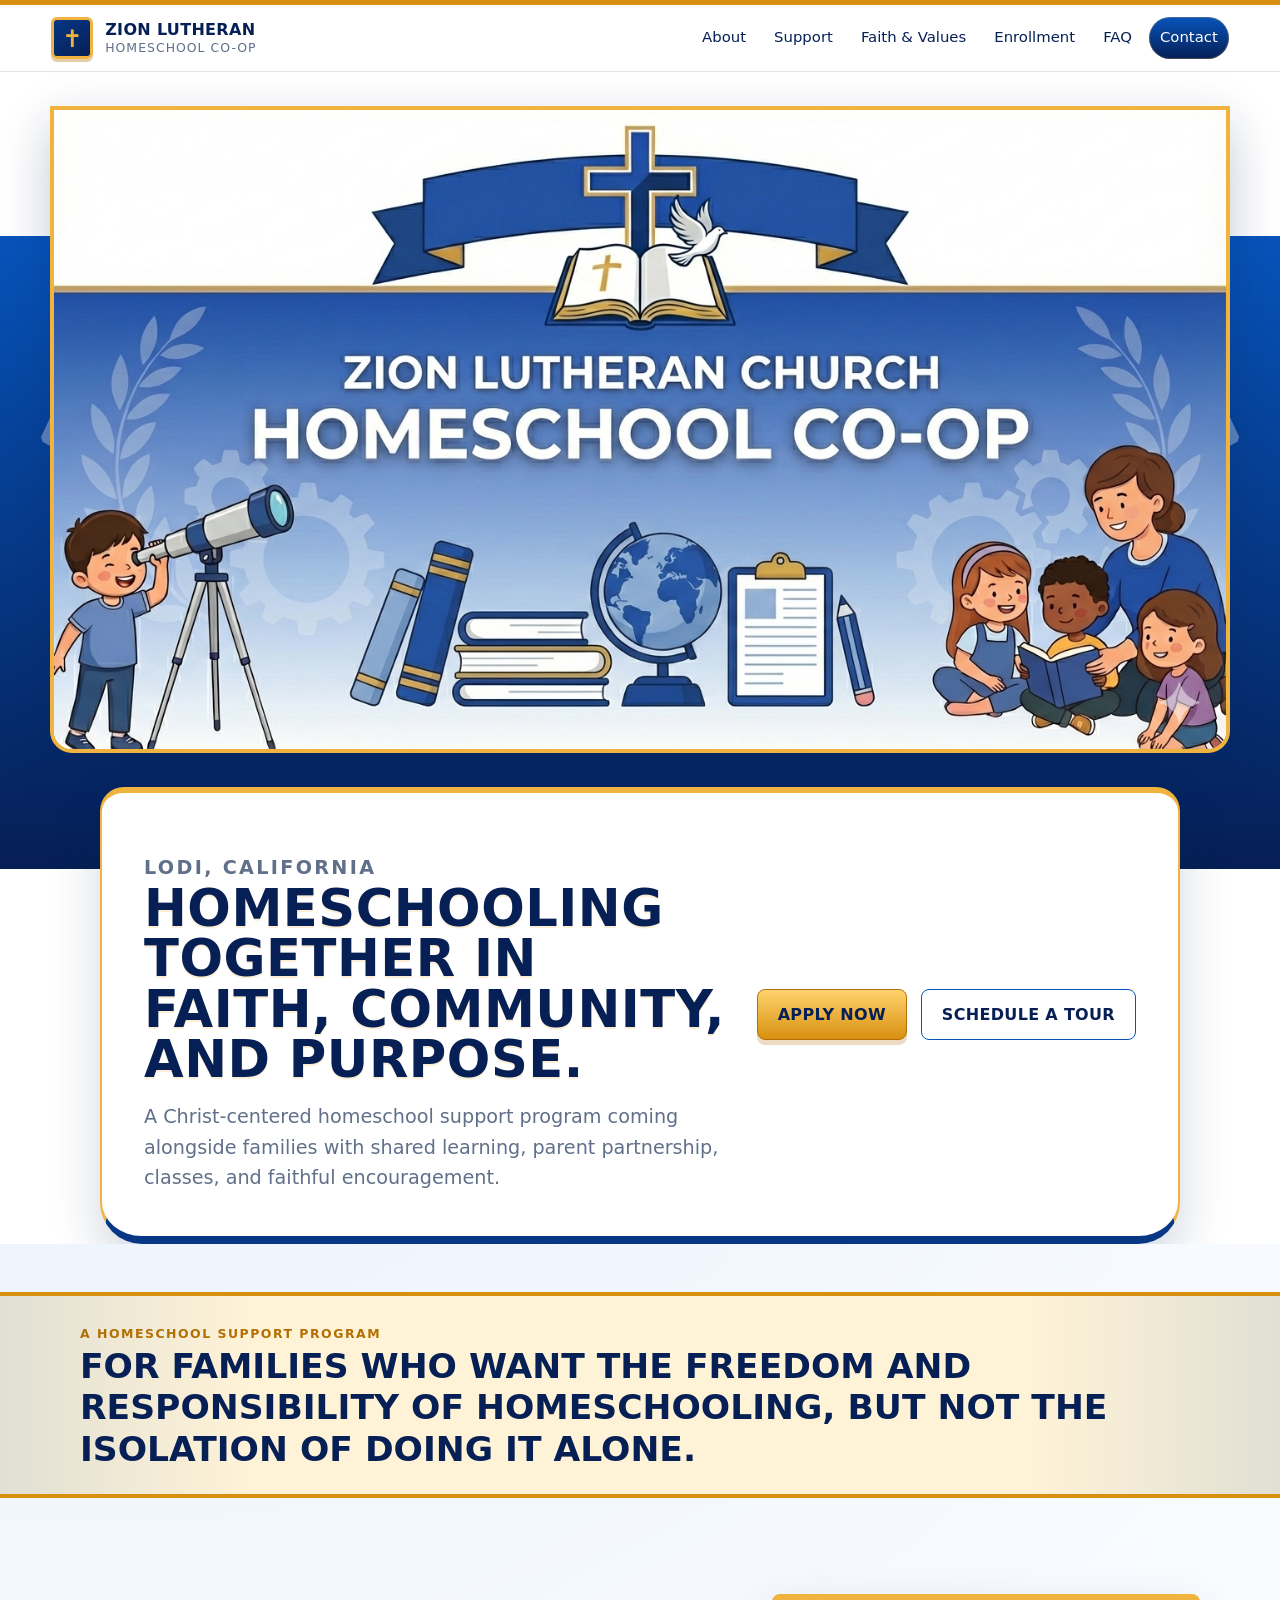
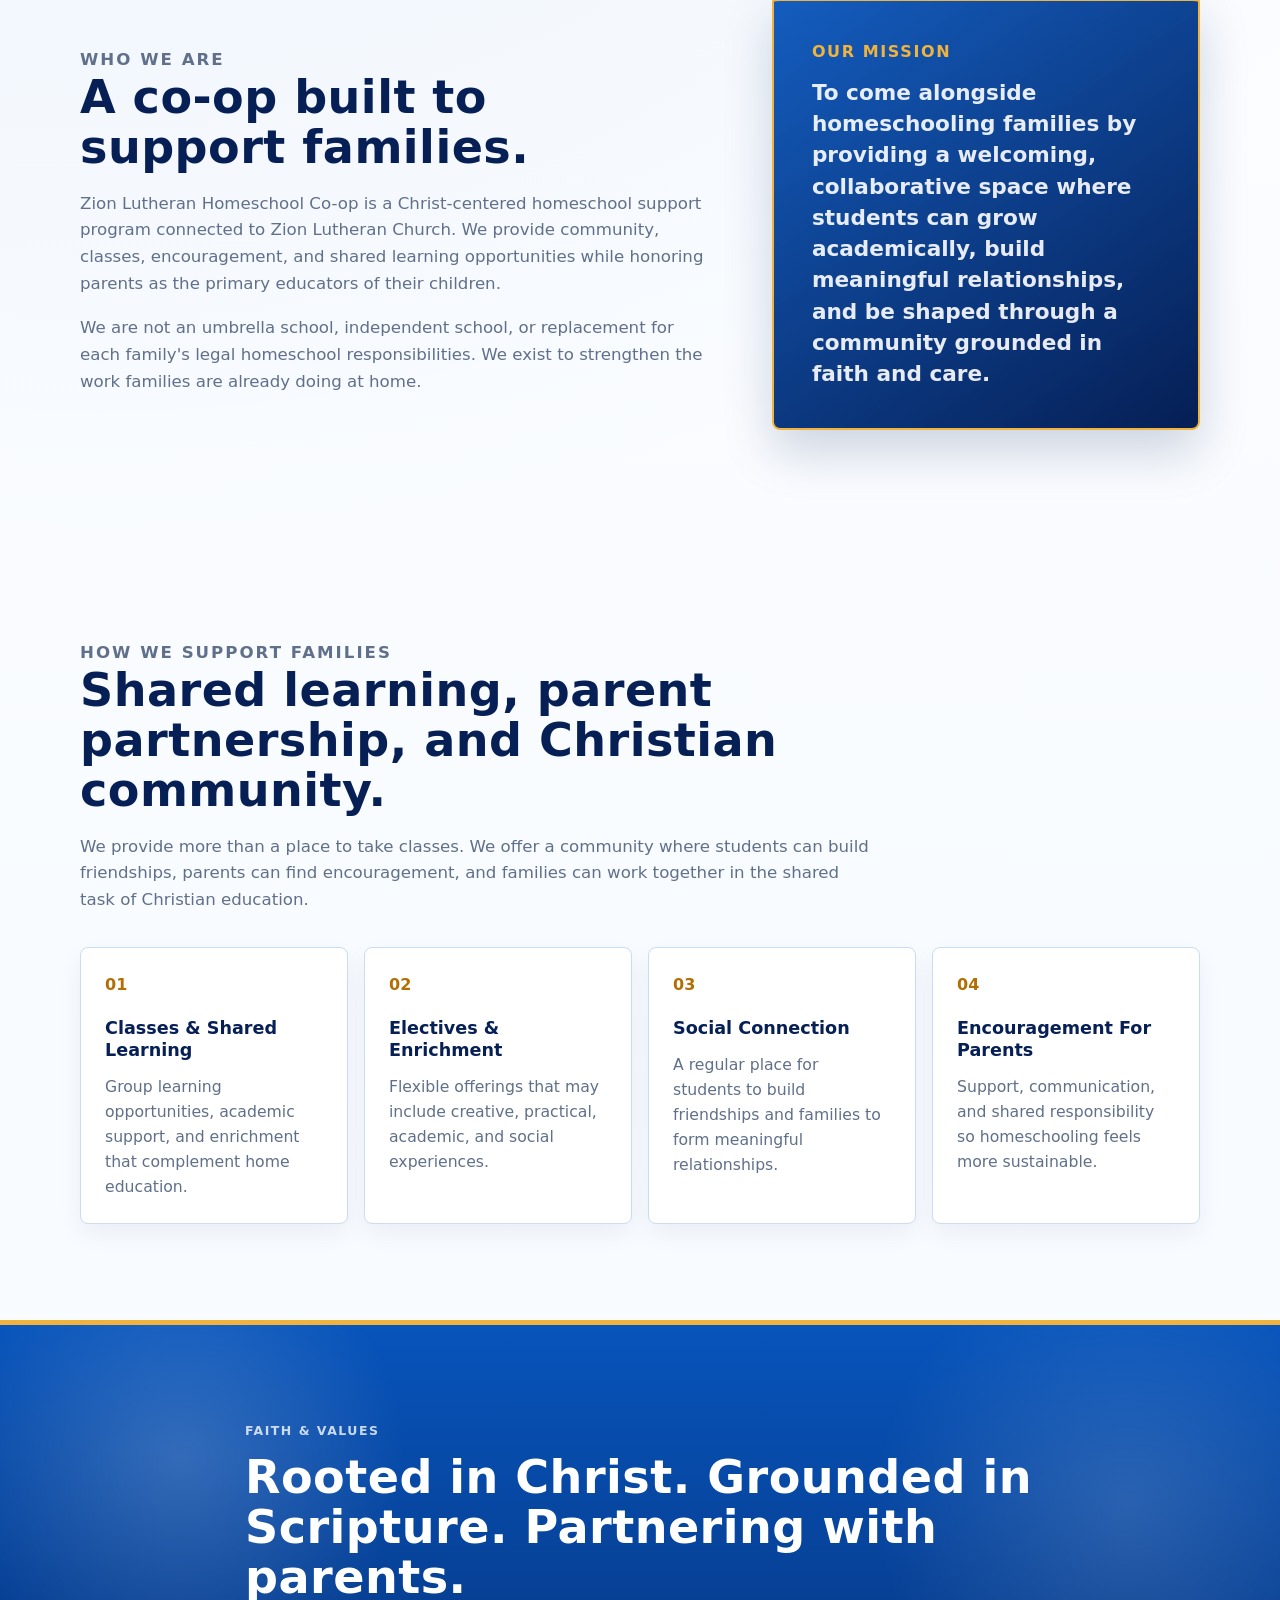
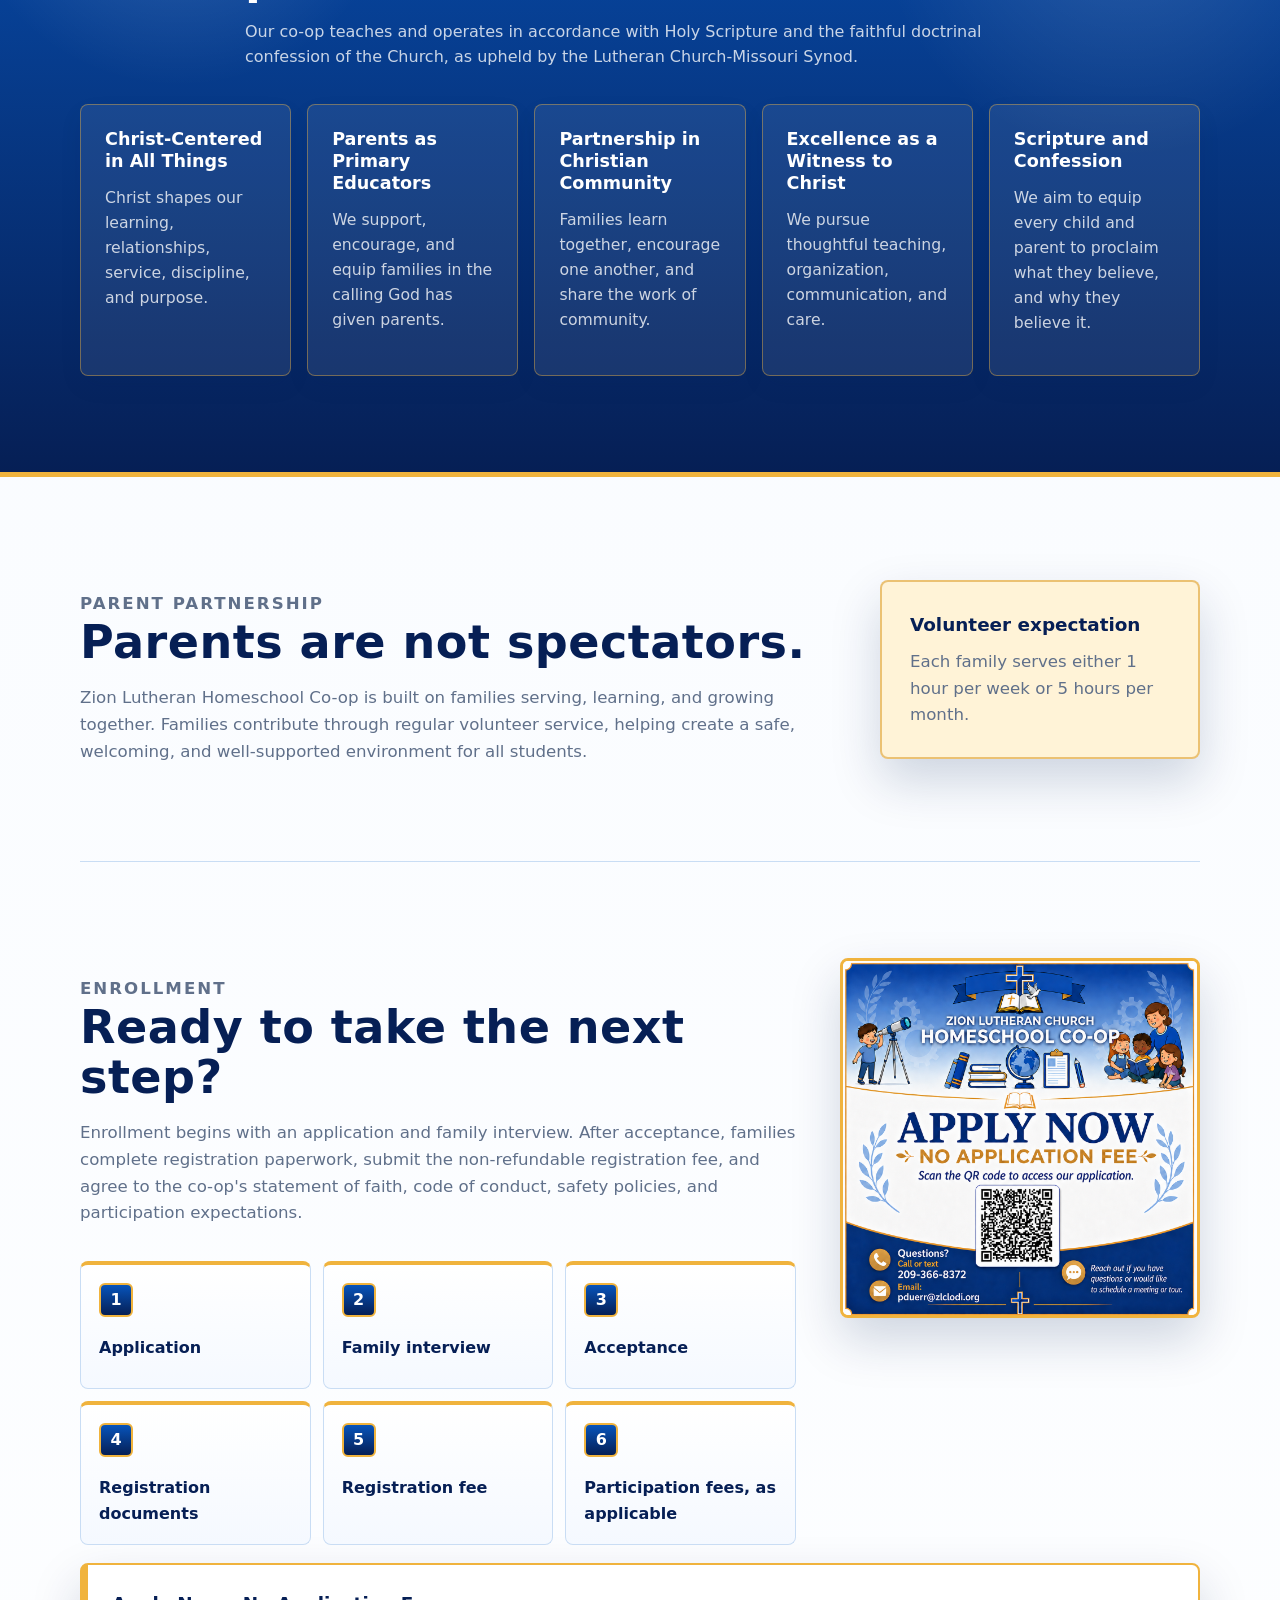
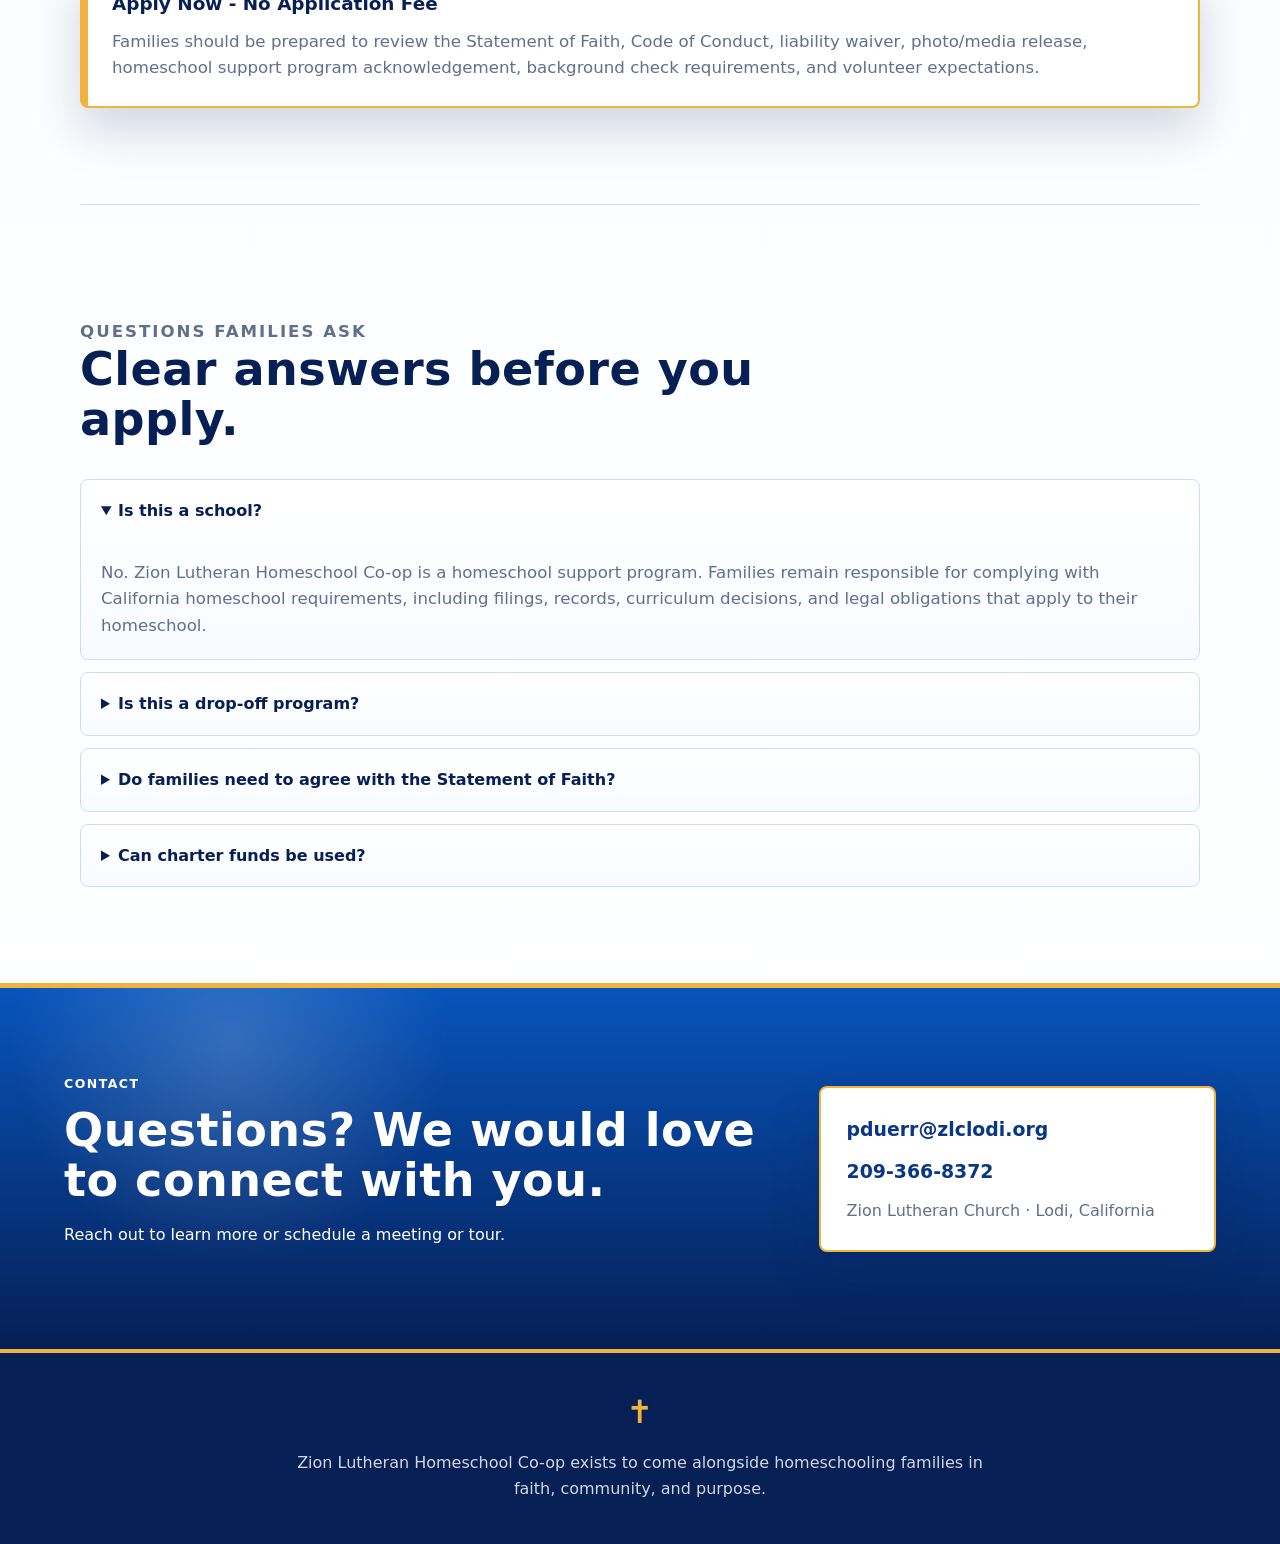
==== index.html @ 3032caa6 "Add files via upload" ====
<!doctype html>
<html lang="en">
  <head>
    <meta charset="utf-8">
    <meta name="viewport" content="width=device-width, initial-scale=1">
    <title>Zion Lutheran Homeschool Co-op</title>
    <meta
      name="description"
      content="A Christ-centered homeschool support program in Lodi, California, coming alongside families with community, shared learning, classes, and faithful encouragement."
    >
    <link rel="stylesheet" href="styles.css?v=4">
  </head>
  <body>
    <header class="site-header">
      <a class="brand" href="#home" aria-label="Zion Lutheran Homeschool Co-op home">
        <span class="brand-mark" aria-hidden="true">✝</span>
        <span>
          <strong>Zion Lutheran</strong>
          <small>Homeschool Co-op</small>
        </span>
      </a>
      <nav class="site-nav" aria-label="Primary navigation">
        <a href="#about">About</a>
        <a href="#support">Support</a>
        <a href="#faith">Faith &amp; Values</a>
        <a href="#enrollment">Enrollment</a>
        <a href="#faq">FAQ</a>
        <a class="nav-cta" href="#contact">Contact</a>
      </nav>
    </header>

    <main id="home">
      <section class="hero">
        <div class="hero-banner">
          <img src="assets/co-op-banner.png" alt="Zion Lutheran Church Homeschool Co-op banner with cross, Bible, dove, students, books, and learning icons">
        </div>
        <div class="hero-content">
          <div class="hero-copy">
            <p class="eyebrow">Lodi, California</p>
            <h1>Homeschooling together in faith, community, and purpose.</h1>
            <p>
              A Christ-centered homeschool support program coming alongside families
              with shared learning, parent partnership, classes, and faithful encouragement.
            </p>
          </div>
          <div class="hero-actions">
            <a class="button primary" href="#enrollment">Apply Now</a>
            <a class="button secondary" href="#contact">Schedule a Tour</a>
          </div>
        </div>
      </section>

      <section class="intro-band" aria-label="Program positioning">
        <div>
          <span class="mini-label">A homeschool support program</span>
          <p>
            For families who want the freedom and responsibility of homeschooling,
            but not the isolation of doing it alone.
          </p>
        </div>
      </section>

      <section class="section split" id="about">
        <div>
          <p class="eyebrow">Who We Are</p>
          <h2>A co-op built to support families.</h2>
          <p>
            Zion Lutheran Homeschool Co-op is a Christ-centered homeschool support program
            connected to Zion Lutheran Church. We provide community, classes, encouragement,
            and shared learning opportunities while honoring parents as the primary educators
            of their children.
          </p>
          <p>
            We are not an umbrella school, independent school, or replacement for each family's
            legal homeschool responsibilities. We exist to strengthen the work families are
            already doing at home.
          </p>
        </div>
        <aside class="mission-panel">
          <span class="panel-title">Our Mission</span>
          <p>
            To come alongside homeschooling families by providing a welcoming, collaborative
            space where students can grow academically, build meaningful relationships, and be
            shaped through a community grounded in faith and care.
          </p>
        </aside>
      </section>

      <section class="section" id="support">
        <div class="section-heading">
          <p class="eyebrow">How We Support Families</p>
          <h2>Shared learning, parent partnership, and Christian community.</h2>
          <p>
            We provide more than a place to take classes. We offer a community where students
            can build friendships, parents can find encouragement, and families can work
            together in the shared task of Christian education.
          </p>
        </div>
        <div class="feature-grid">
          <article>
            <span aria-hidden="true">01</span>
            <h3>Classes &amp; Shared Learning</h3>
            <p>Group learning opportunities, academic support, and enrichment that complement home education.</p>
          </article>
          <article>
            <span aria-hidden="true">02</span>
            <h3>Electives &amp; Enrichment</h3>
            <p>Flexible offerings that may include creative, practical, academic, and social experiences.</p>
          </article>
          <article>
            <span aria-hidden="true">03</span>
            <h3>Social Connection</h3>
            <p>A regular place for students to build friendships and families to form meaningful relationships.</p>
          </article>
          <article>
            <span aria-hidden="true">04</span>
            <h3>Encouragement For Parents</h3>
            <p>Support, communication, and shared responsibility so homeschooling feels more sustainable.</p>
          </article>
        </div>
      </section>

      <section class="values-section" id="faith">
        <div class="section-heading light">
          <p class="eyebrow">Faith &amp; Values</p>
          <h2>Rooted in Christ. Grounded in Scripture. Partnering with parents.</h2>
          <p>
            Our co-op teaches and operates in accordance with Holy Scripture and the faithful
            doctrinal confession of the Church, as upheld by the Lutheran Church-Missouri Synod.
          </p>
        </div>
        <div class="values-grid">
          <article>
            <h3>Christ-Centered in All Things</h3>
            <p>Christ shapes our learning, relationships, service, discipline, and purpose.</p>
          </article>
          <article>
            <h3>Parents as Primary Educators</h3>
            <p>We support, encourage, and equip families in the calling God has given parents.</p>
          </article>
          <article>
            <h3>Partnership in Christian Community</h3>
            <p>Families learn together, encourage one another, and share the work of community.</p>
          </article>
          <article>
            <h3>Excellence as a Witness to Christ</h3>
            <p>We pursue thoughtful teaching, organization, communication, and care.</p>
          </article>
          <article>
            <h3>Scripture and Confession</h3>
            <p>We aim to equip every child and parent to proclaim what they believe, and why they believe it.</p>
          </article>
        </div>
      </section>

      <section class="section parent-band">
        <div>
          <p class="eyebrow">Parent Partnership</p>
          <h2>Parents are not spectators.</h2>
          <p>
            Zion Lutheran Homeschool Co-op is built on families serving, learning, and growing
            together. Families contribute through regular volunteer service, helping create a
            safe, welcoming, and well-supported environment for all students.
          </p>
        </div>
        <div class="commitment">
          <strong>Volunteer expectation</strong>
          <p>Each family serves either 1 hour per week or 5 hours per month.</p>
        </div>
      </section>

      <section class="section enrollment" id="enrollment">
        <div class="enrollment-layout">
          <div>
            <div class="section-heading">
              <p class="eyebrow">Enrollment</p>
              <h2>Ready to take the next step?</h2>
              <p>
                Enrollment begins with an application and family interview. After acceptance,
                families complete registration paperwork, submit the non-refundable registration
                fee, and agree to the co-op's statement of faith, code of conduct, safety policies,
                and participation expectations.
              </p>
            </div>
            <ol class="steps">
              <li><span>1</span>Application</li>
              <li><span>2</span>Family interview</li>
              <li><span>3</span>Acceptance</li>
              <li><span>4</span>Registration documents</li>
              <li><span>5</span>Registration fee</li>
              <li><span>6</span>Participation fees, as applicable</li>
            </ol>
          </div>
          <figure class="apply-art">
            <img src="assets/facebook-apply-now-ad.png" alt="Apply now, no application fee advertisement for Zion Lutheran Church Homeschool Co-op">
          </figure>
        </div>
        <div class="callout">
          <strong>Apply Now - No Application Fee</strong>
          <p>
            Families should be prepared to review the Statement of Faith, Code of Conduct,
            liability waiver, photo/media release, homeschool support program acknowledgement,
            background check requirements, and volunteer expectations.
          </p>
        </div>
      </section>

      <section class="section faq" id="faq">
        <div class="section-heading">
          <p class="eyebrow">Questions Families Ask</p>
          <h2>Clear answers before you apply.</h2>
        </div>
        <div class="faq-list">
          <details open>
            <summary>Is this a school?</summary>
            <p>
              No. Zion Lutheran Homeschool Co-op is a homeschool support program. Families
              remain responsible for complying with California homeschool requirements,
              including filings, records, curriculum decisions, and legal obligations that
              apply to their homeschool.
            </p>
          </details>
          <details>
            <summary>Is this a drop-off program?</summary>
            <p>
              The co-op is built around parent partnership. Parents remain actively involved
              through service, communication, and shared responsibility.
            </p>
          </details>
          <details>
            <summary>Do families need to agree with the Statement of Faith?</summary>
            <p>
              Participating families are asked to review and acknowledge the co-op's faith
              commitments as part of the enrollment process.
            </p>
          </details>
          <details>
            <summary>Can charter funds be used?</summary>
            <p>
              Families using charter school funds should check directly with their charter
              school regarding what, if any, secular services may be eligible. Religious
              programming, chapel, Bible instruction, catechism, and co-op membership should
              not be presented as charter-funded services.
            </p>
          </details>
        </div>
      </section>

      <section class="contact-section" id="contact">
        <div>
          <p class="eyebrow">Contact</p>
          <h2>Questions? We would love to connect with you.</h2>
          <p>Reach out to learn more or schedule a meeting or tour.</p>
        </div>
        <div class="contact-card">
          <a href="mailto:pduerr@zlclodi.org">pduerr@zlclodi.org</a>
          <a href="tel:+12093668372">209-366-8372</a>
          <span>Zion Lutheran Church · Lodi, California</span>
        </div>
      </section>
    </main>

    <footer class="site-footer">
      <span class="footer-cross" aria-hidden="true">✝</span>
      <p>
        Zion Lutheran Homeschool Co-op exists to come alongside homeschooling families
        in faith, community, and purpose.
      </p>
    </footer>
  </body>
</html>
---- styles.css ----
:root {
  --blue-950: #061f55;
  --blue-900: #073785;
  --blue-800: #0754bb;
  --blue-700: #1269d1;
  --blue-100: #e7f2ff;
  --gold-700: #b36f03;
  --gold-600: #d89010;
  --gold-500: #f0b33d;
  --gold-100: #fff3d7;
  --sky: #dcecff;
  --ink: #162646;
  --muted: #60708a;
  --paper: #f8fbff;
  --white: #ffffff;
  --line: #c9ddf4;
  --shadow: 0 22px 50px rgba(6, 31, 85, 0.18);
  --radius: 8px;
  font-family: "Avenir Next", Avenir, "Segoe UI", system-ui, -apple-system, sans-serif;
}

* {
  box-sizing: border-box;
}

html {
  scroll-behavior: smooth;
}

body {
  margin: 0;
  color: var(--ink);
  background:
    radial-gradient(circle at 8% 8%, rgba(18, 105, 209, 0.1), transparent 28%),
    linear-gradient(180deg, #ffffff 0%, var(--paper) 42%, #ffffff 100%);
  line-height: 1.6;
}

a {
  color: inherit;
  text-decoration: none;
}

img {
  display: block;
  max-width: 100%;
}

.site-header {
  position: sticky;
  top: 0;
  z-index: 20;
  display: flex;
  align-items: center;
  justify-content: space-between;
  gap: 24px;
  padding: 12px clamp(18px, 4vw, 56px);
  background: rgba(255, 255, 255, 0.96);
  border-top: 5px solid var(--gold-600);
  border-bottom: 1px solid rgba(6, 31, 85, 0.12);
  backdrop-filter: blur(12px);
}

.brand {
  display: inline-flex;
  align-items: center;
  gap: 12px;
  color: var(--blue-950);
  min-width: 240px;
}

.brand-mark {
  display: grid;
  width: 42px;
  height: 42px;
  place-items: center;
  color: var(--gold-500);
  background: linear-gradient(145deg, var(--blue-900), var(--blue-950));
  border: 3px solid var(--gold-500);
  border-radius: 6px;
  font-size: 24px;
  box-shadow: 0 3px 0 rgba(179, 111, 3, 0.35);
}

.brand strong,
.brand small {
  display: block;
  line-height: 1.1;
}

.brand strong {
  font-size: 1rem;
  text-transform: uppercase;
  letter-spacing: 0.02em;
}

.brand small {
  margin-top: 3px;
  color: var(--muted);
  font-size: 0.78rem;
  letter-spacing: 0.08em;
  text-transform: uppercase;
}

.site-nav {
  display: flex;
  align-items: center;
  justify-content: flex-end;
  gap: 6px;
  flex-wrap: wrap;
  color: var(--blue-950);
  font-size: 0.93rem;
}

.site-nav a {
  padding: 9px 11px;
  border-radius: 999px;
}

.site-nav a:hover,
.site-nav a:focus-visible {
  background: var(--blue-100);
}

.site-nav .nav-cta {
  color: var(--white);
  background: linear-gradient(180deg, var(--blue-800), var(--blue-950));
  box-shadow: inset 0 0 0 1px rgba(240, 179, 61, 0.25);
}

.hero {
  position: relative;
  min-height: auto;
  display: block;
  padding: clamp(18px, 3vw, 34px) clamp(14px, 3vw, 34px) 0;
  overflow: hidden;
  background:
    linear-gradient(180deg, #ffffff 0%, #ffffff 14%, var(--blue-800) 14%, var(--blue-950) 68%, #ffffff 68%);
}

.hero::before,
.hero::after {
  position: absolute;
  top: 23%;
  color: rgba(255, 255, 255, 0.36);
  font-family: Georgia, "Times New Roman", serif;
  font-size: clamp(6rem, 12vw, 12rem);
  line-height: 1;
}

.hero::before {
  content: "‹";
  left: 2vw;
  transform: rotate(-18deg);
}

.hero::after {
  content: "›";
  right: 2vw;
  transform: rotate(18deg);
}

.hero-banner {
  position: relative;
  z-index: 1;
  width: min(1180px, 100%);
  margin: 0 auto;
  overflow: hidden;
  background: var(--white);
  border: 4px solid var(--gold-500);
  border-radius: 0 0 22px 22px;
  box-shadow: 0 18px 50px rgba(6, 31, 85, 0.24);
}

.hero-banner img {
  width: 100%;
  height: auto;
}

.hero-content {
  position: relative;
  z-index: 2;
  display: grid;
  grid-template-columns: minmax(0, 1fr) auto;
  gap: 24px;
  align-items: center;
  width: min(1080px, calc(100% - 24px));
  margin: clamp(18px, 2.6vw, 34px) auto 0;
  padding: clamp(24px, 4vw, 42px);
  color: var(--ink);
  background: var(--white);
  border: 2px solid var(--gold-500);
  border-top-width: 6px;
  border-bottom: 8px solid var(--blue-900);
  border-radius: 24px 24px 42px 42px;
  box-shadow: var(--shadow);
}

.hero-copy {
  max-width: 760px;
}

.eyebrow,
.mini-label {
  margin: 0 0 12px;
  color: var(--gold-700);
  font-size: 0.78rem;
  font-weight: 800;
  letter-spacing: 0.12em;
  text-transform: uppercase;
}

.hero h1,
h2,
h3,
p {
  overflow-wrap: anywhere;
}

.hero h1 {
  max-width: 680px;
  margin: 0;
  color: var(--blue-950);
  font-family: "Avenir Next", Avenir, "Segoe UI", system-ui, -apple-system, sans-serif;
  font-size: clamp(2.1rem, 4vw, 4.25rem);
  font-weight: 900;
  line-height: 0.98;
  letter-spacing: 0.01em;
  text-transform: uppercase;
  text-shadow: 0 2px 0 rgba(240, 179, 61, 0.22);
}

.hero p {
  max-width: 650px;
  margin: 18px 0 0;
  font-size: clamp(1.05rem, 1.5vw, 1.28rem);
  color: var(--muted);
}

.hero-actions {
  display: flex;
  flex-wrap: wrap;
  gap: 14px;
  margin-top: 0;
  justify-content: flex-end;
}

.button {
  display: inline-flex;
  align-items: center;
  justify-content: center;
  min-height: 48px;
  padding: 12px 20px;
  border: 1px solid transparent;
  border-radius: 8px;
  font-weight: 900;
  text-transform: uppercase;
  letter-spacing: 0.02em;
}

.button.primary {
  color: var(--blue-950);
  background: linear-gradient(180deg, #ffd36d, var(--gold-600));
  border-color: var(--gold-700);
  box-shadow: 0 5px 0 rgba(179, 111, 3, 0.24);
}

.button.secondary {
  color: var(--blue-950);
  border-color: var(--blue-800);
  background: var(--white);
}

.intro-band {
  position: relative;
  margin-top: clamp(28px, 4vw, 48px);
  padding: 24px clamp(18px, 5vw, 72px);
  color: var(--blue-950);
  background:
    linear-gradient(90deg, rgba(7, 84, 187, 0.12), transparent 20%, transparent 80%, rgba(7, 84, 187, 0.12)),
    var(--gold-100);
  border-top: 4px solid var(--gold-600);
  border-bottom: 4px solid var(--gold-600);
}

.intro-band div {
  width: min(1120px, 100%);
  margin: 0 auto;
}

.intro-band p {
  margin: 0;
  font-family: "Avenir Next", Avenir, "Segoe UI", system-ui, -apple-system, sans-serif;
  font-weight: 900;
  text-transform: uppercase;
  font-size: clamp(1.35rem, 2.7vw, 2.35rem);
  line-height: 1.2;
}

.section {
  width: min(1120px, calc(100% - 36px));
  margin: 0 auto;
  padding: clamp(58px, 8vw, 96px) 0;
}

.split {
  display: grid;
  grid-template-columns: minmax(0, 1.1fr) minmax(300px, 0.75fr);
  gap: clamp(28px, 5vw, 64px);
  align-items: center;
}

h2 {
  margin: 0;
  color: var(--blue-950);
  font-family: "Avenir Next", Avenir, "Segoe UI", system-ui, -apple-system, sans-serif;
  font-size: clamp(2rem, 3.6vw, 3.35rem);
  font-weight: 900;
  line-height: 1.08;
  letter-spacing: 0.01em;
}

h3 {
  margin: 0;
  color: var(--blue-950);
  font-size: 1.1rem;
  line-height: 1.25;
}

.section p {
  margin: 18px 0 0;
  color: var(--muted);
  font-size: 1.04rem;
}

.mission-panel,
.commitment,
.callout,
.contact-card {
  border-radius: var(--radius);
  box-shadow: var(--shadow);
}

.mission-panel {
  padding: clamp(24px, 4vw, 38px);
  color: var(--white);
  background:
    linear-gradient(145deg, rgba(7, 84, 187, 0.95), rgba(6, 31, 85, 1));
  border: 2px solid var(--gold-500);
  border-top-width: 7px;
}

.mission-panel p {
  margin: 12px 0 0;
  color: rgba(255, 255, 255, 0.9);
  font-family: "Avenir Next", Avenir, "Segoe UI", system-ui, -apple-system, sans-serif;
  font-weight: 700;
  font-size: 1.35rem;
  line-height: 1.45;
}

.panel-title {
  color: var(--gold-500);
  font-weight: 800;
  letter-spacing: 0.1em;
  text-transform: uppercase;
}

.section-heading {
  max-width: 790px;
  margin-bottom: 34px;
}

.feature-grid,
.values-grid {
  display: grid;
  grid-template-columns: repeat(4, minmax(0, 1fr));
  gap: 16px;
}

.feature-grid article,
.values-grid article {
  padding: 24px;
  border: 1px solid var(--line);
  border-radius: var(--radius);
  background: var(--white);
  box-shadow: 0 10px 24px rgba(6, 31, 85, 0.06);
}

.feature-grid span {
  display: inline-flex;
  margin-bottom: 20px;
  color: var(--gold-700);
  font-weight: 900;
}

.feature-grid p,
.values-grid p {
  margin-top: 12px;
  color: var(--muted);
  font-size: 0.98rem;
}

.values-section {
  padding: clamp(58px, 8vw, 96px) clamp(18px, 5vw, 72px);
  color: var(--white);
  background:
    radial-gradient(circle at 14% 18%, rgba(255, 255, 255, 0.18), transparent 18%),
    radial-gradient(circle at 88% 24%, rgba(255, 255, 255, 0.14), transparent 20%),
    linear-gradient(180deg, var(--blue-800), var(--blue-950));
  border-top: 5px solid var(--gold-500);
  border-bottom: 5px solid var(--gold-500);
}

.values-section .section-heading,
.values-grid {
  width: min(1120px, 100%);
  margin-left: auto;
  margin-right: auto;
}

.section-heading.light h2,
.section-heading.light p,
.values-grid h3,
.values-grid p {
  color: var(--white);
}

.section-heading.light p,
.values-grid p {
  color: rgba(255, 255, 255, 0.78);
}

.values-grid {
  grid-template-columns: repeat(5, minmax(0, 1fr));
}

.values-grid article {
  background: rgba(255, 255, 255, 0.08);
  border-color: rgba(240, 179, 61, 0.42);
}

.parent-band {
  display: grid;
  grid-template-columns: minmax(0, 1fr) 320px;
  gap: 28px;
  align-items: center;
}

.commitment {
  padding: 28px;
  color: var(--blue-950);
  background: var(--gold-100);
  border: 2px solid rgba(216, 144, 16, 0.5);
}

.commitment strong,
.callout strong {
  display: block;
  color: var(--blue-950);
  font-size: 1.15rem;
}

.commitment p,
.callout p {
  margin: 10px 0 0;
}

.enrollment {
  border-top: 1px solid var(--line);
}

.enrollment-layout {
  display: grid;
  grid-template-columns: minmax(0, 1fr) minmax(280px, 360px);
  gap: clamp(24px, 4vw, 44px);
  align-items: start;
}

.apply-art {
  margin: 0;
  overflow: hidden;
  background: var(--white);
  border: 3px solid var(--gold-500);
  border-radius: var(--radius);
  box-shadow: var(--shadow);
}

.apply-art img {
  width: 100%;
  height: auto;
}

.steps {
  display: grid;
  grid-template-columns: repeat(3, minmax(0, 1fr));
  gap: 12px;
  padding: 0;
  margin: 0;
  list-style: none;
}

.steps li {
  min-height: 128px;
  padding: 18px;
  color: var(--blue-950);
  background: linear-gradient(180deg, var(--white), #f5f9ff);
  border: 1px solid var(--line);
  border-top: 4px solid var(--gold-500);
  border-radius: var(--radius);
  font-weight: 800;
}

.steps span {
  display: grid;
  width: 34px;
  height: 34px;
  place-items: center;
  margin-bottom: 18px;
  color: var(--white);
  background: linear-gradient(180deg, var(--blue-800), var(--blue-950));
  border: 2px solid var(--gold-500);
  border-radius: 6px;
}

.callout {
  margin-top: 18px;
  padding: 24px;
  background: var(--white);
  border: 2px solid var(--gold-500);
  border-left-width: 8px;
}

.faq {
  border-top: 1px solid var(--line);
}

.faq-list {
  display: grid;
  gap: 12px;
}

details {
  border: 1px solid var(--line);
  border-radius: var(--radius);
  background: linear-gradient(180deg, var(--white), #f8fbff);
}

summary {
  cursor: pointer;
  padding: 18px 20px;
  color: var(--blue-950);
  font-weight: 850;
}

details p {
  margin: 0;
  padding: 0 20px 20px;
}

.contact-section {
  display: grid;
  grid-template-columns: minmax(0, 1fr) minmax(320px, 0.55fr);
  gap: 32px;
  align-items: center;
  padding: clamp(54px, 8vw, 86px) clamp(18px, 5vw, 72px);
  color: var(--white);
  background:
    radial-gradient(circle at 18% 16%, rgba(255, 255, 255, 0.18), transparent 20%),
    linear-gradient(180deg, var(--blue-800), var(--blue-950));
  border-top: 5px solid var(--gold-500);
}

.contact-section h2,
.contact-section p {
  color: var(--white);
}

.contact-card {
  display: grid;
  gap: 12px;
  padding: 26px;
  color: var(--blue-950);
  background: var(--white);
  border: 2px solid var(--gold-500);
}

.contact-card a {
  color: var(--blue-900);
  font-size: 1.18rem;
  font-weight: 850;
}

.contact-card span {
  color: var(--muted);
}

.site-footer {
  display: grid;
  place-items: center;
  gap: 12px;
  padding: 34px 18px 42px;
  text-align: center;
  color: rgba(255, 255, 255, 0.82);
  background: var(--blue-950);
  border-top: 4px solid var(--gold-500);
}

.footer-cross {
  color: var(--gold-500);
  font-size: 32px;
}

.site-footer p {
  max-width: 720px;
  margin: 0;
}

@media (max-width: 1040px) {
  .feature-grid,
  .values-grid,
  .steps {
    grid-template-columns: repeat(2, minmax(0, 1fr));
  }

  .site-header {
    align-items: flex-start;
    flex-direction: column;
  }

  .site-nav {
    justify-content: flex-start;
  }

  .hero-content,
  .enrollment-layout {
    grid-template-columns: 1fr;
  }

  .hero-actions {
    justify-content: flex-start;
  }

  .apply-art {
    width: min(430px, 100%);
  }
}

@media (max-width: 760px) {
  .brand {
    min-width: 0;
  }

  .site-nav {
    display: grid;
    grid-template-columns: repeat(3, minmax(0, 1fr));
    width: 100%;
    gap: 4px;
    padding-bottom: 4px;
  }

  .site-nav a {
    text-align: center;
    padding: 8px 9px;
    font-size: 0.9rem;
  }

  .hero-content {
    width: min(100% - 24px, 640px);
    margin: 16px auto 0;
    padding: 22px;
    border-radius: 18px 18px 24px 24px;
  }

  .split,
  .parent-band,
  .contact-section,
  .enrollment-layout {
    grid-template-columns: 1fr;
  }

  .feature-grid,
  .values-grid,
  .steps {
    grid-template-columns: 1fr;
  }

  .steps li {
    min-height: auto;
  }
}
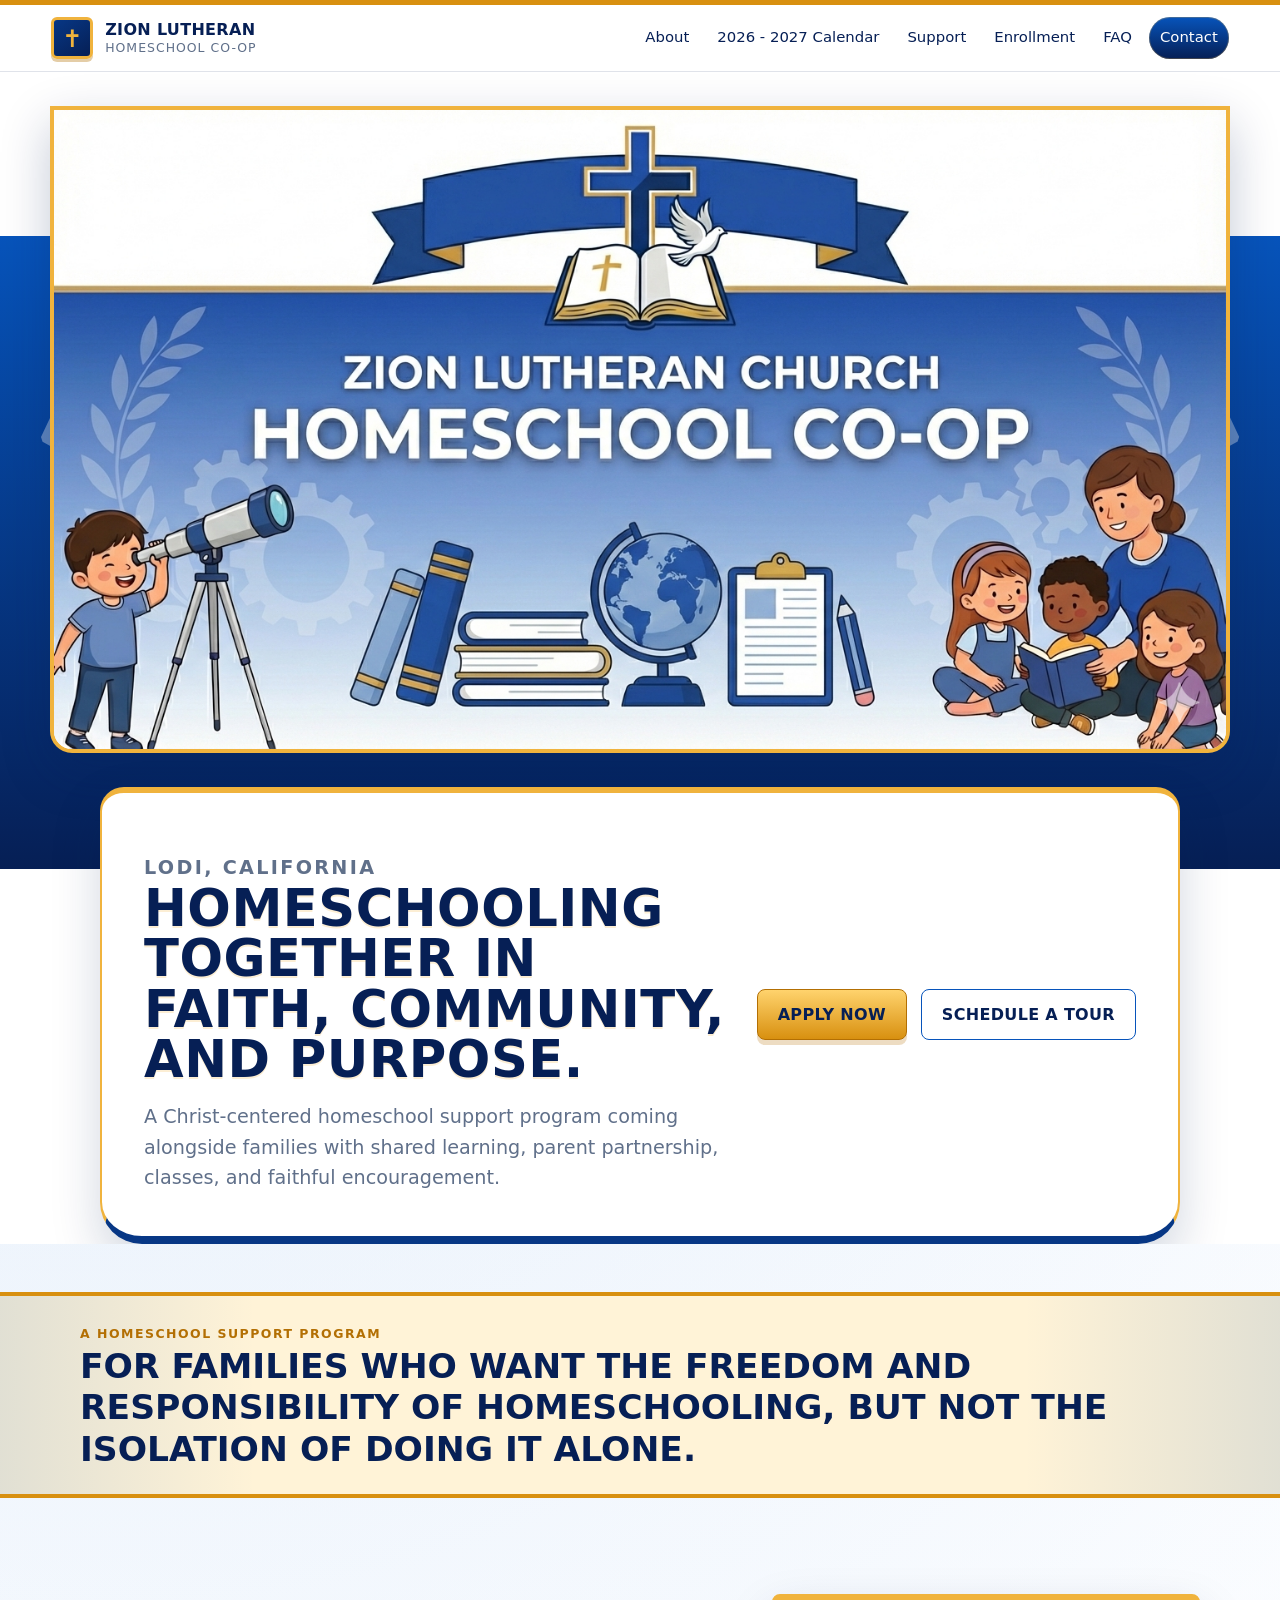
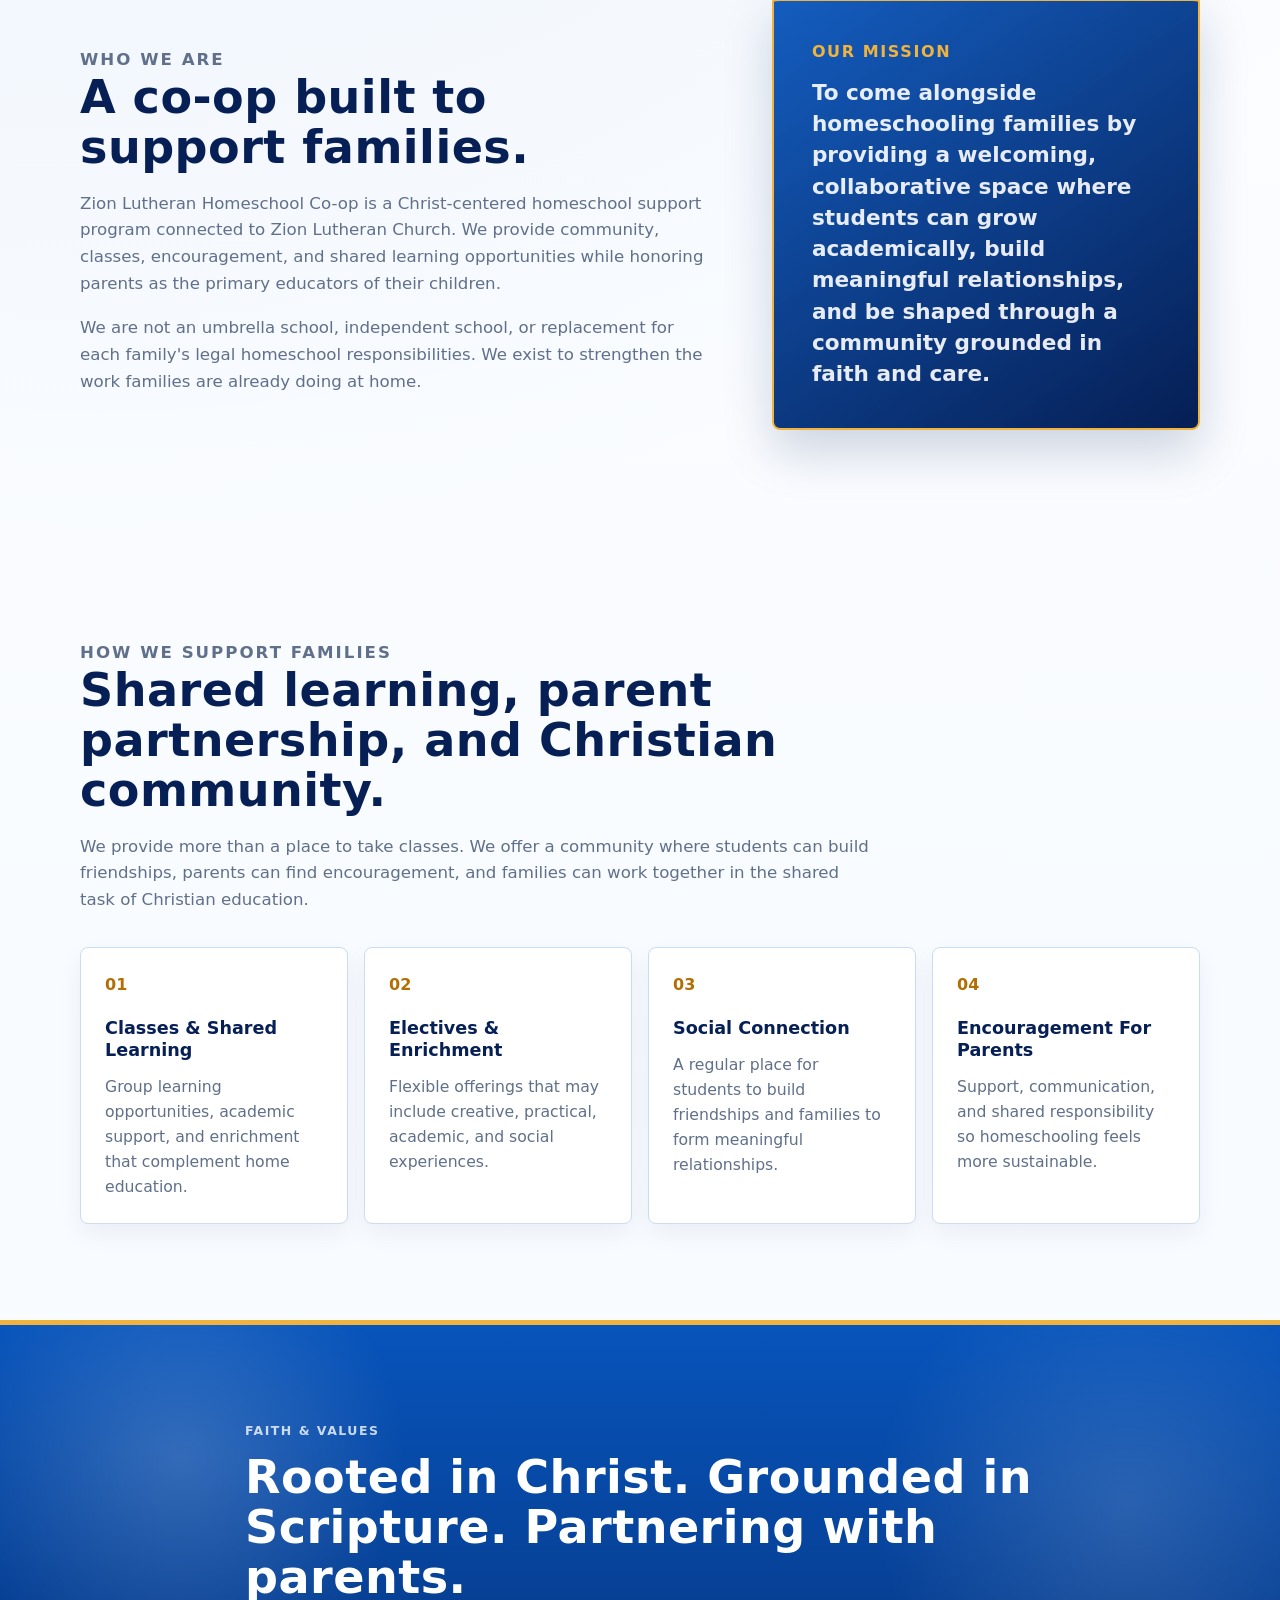
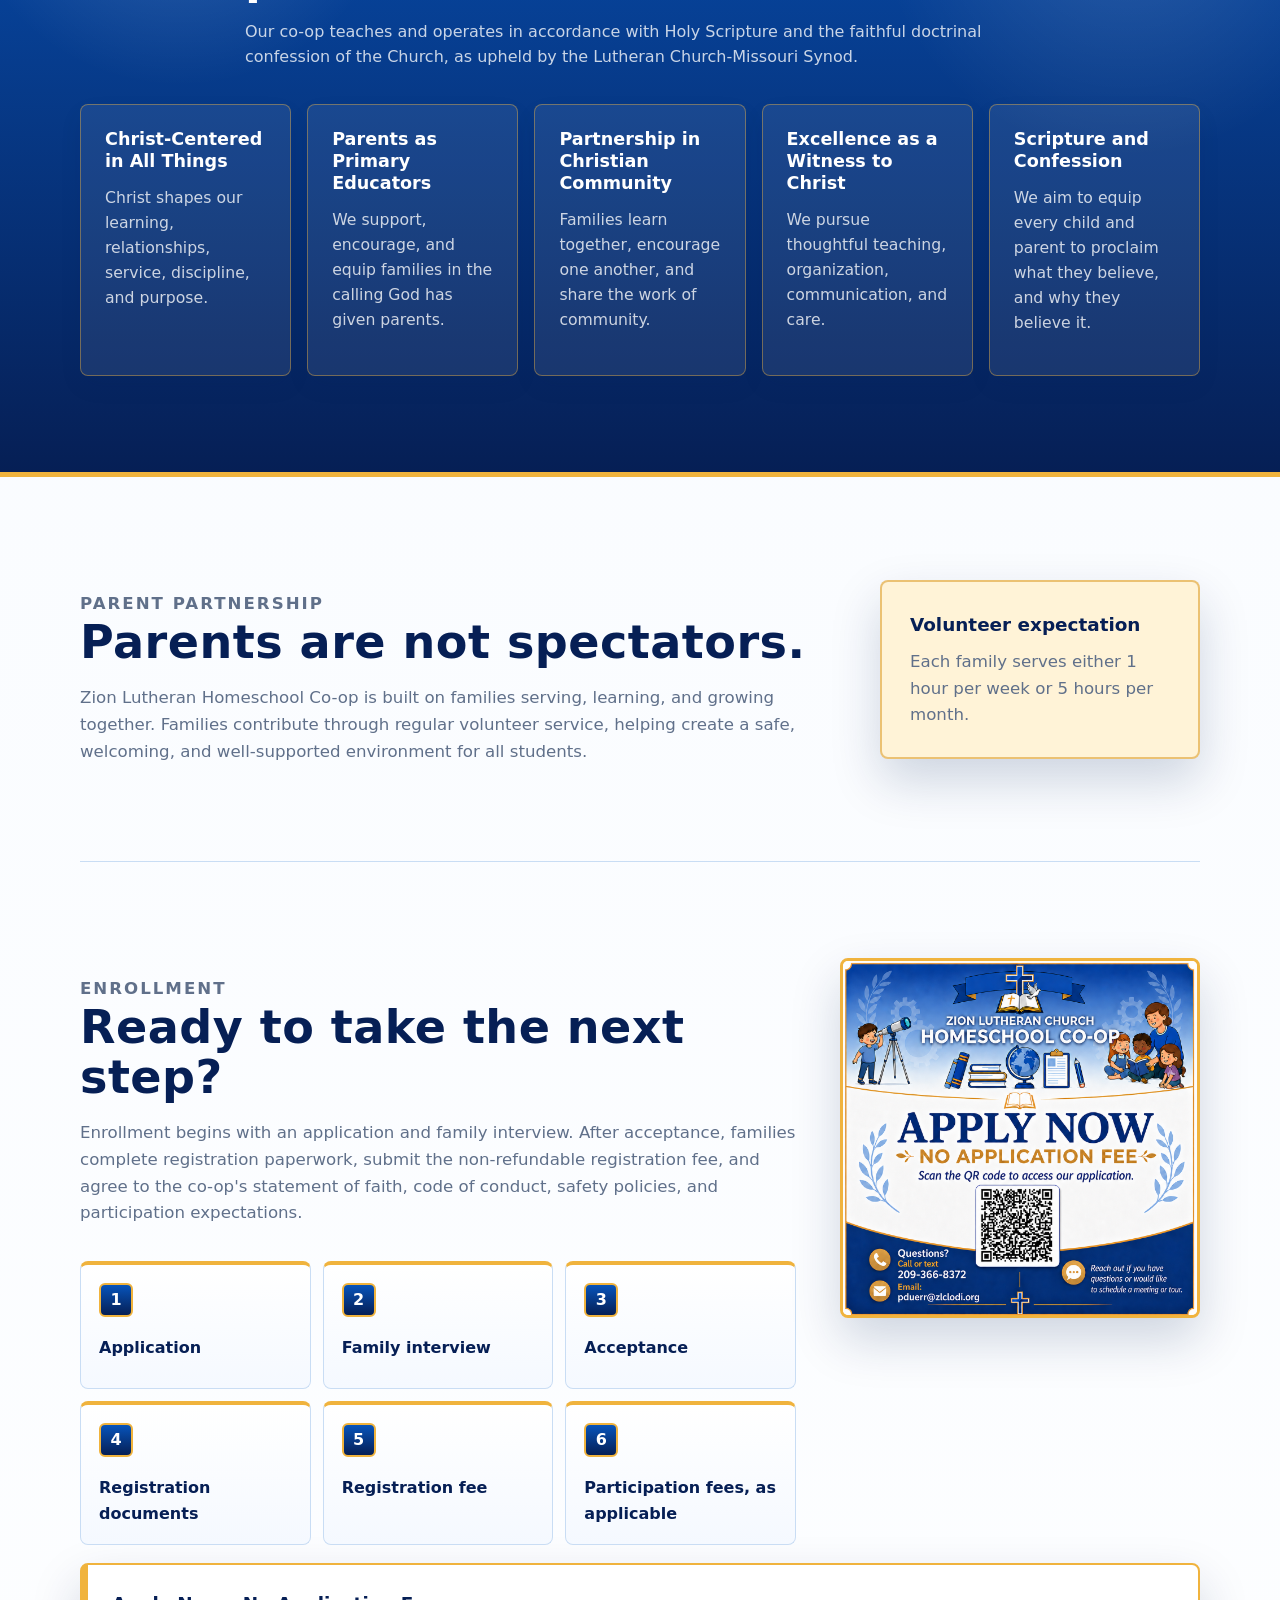
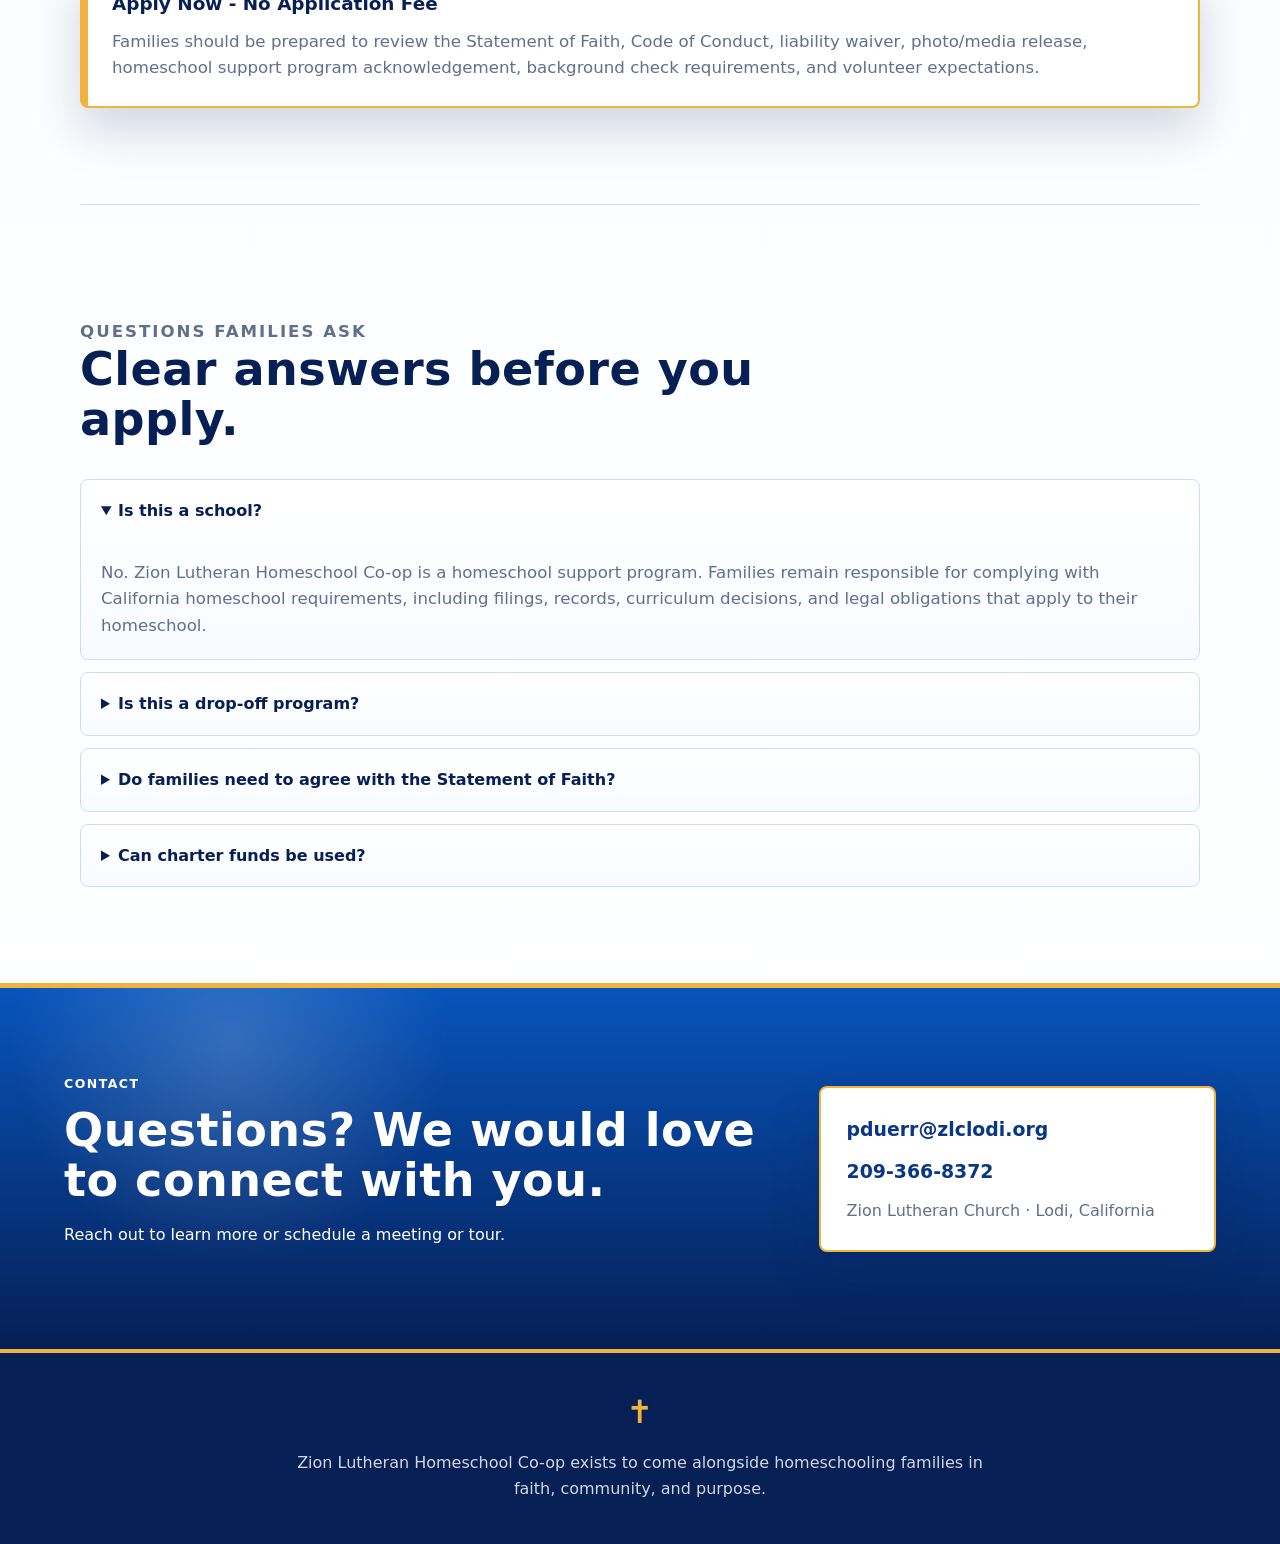
==== commit 236e4878: "Added calendar link" ====
--- a/index.html
+++ b/index.html
@@ -8,7 +8,7 @@
       name="description"
       content="A Christ-centered homeschool support program in Lodi, California, coming alongside families with community, shared learning, classes, and faithful encouragement."
     >
-    <link rel="stylesheet" href="styles.css?v=4">
+    <link rel="stylesheet" href="styles.css?v=7">
   </head>
   <body>
     <header class="site-header">
@@ -20,11 +20,11 @@
         </span>
       </a>
       <nav class="site-nav" aria-label="Primary navigation">
-        <a href="#about">About</a>
+        <a href="about.html">About</a>
+        <a href="calendar.html">2026 - 2027 Calendar</a>
         <a href="#support">Support</a>
-        <a href="#faith">Faith &amp; Values</a>
         <a href="#enrollment">Enrollment</a>
-        <a href="#faq">FAQ</a>
+        <a href="faq.html">FAQ</a>
         <a class="nav-cta" href="#contact">Contact</a>
       </nav>
     </header>
@@ -44,8 +44,8 @@
             </p>
           </div>
           <div class="hero-actions">
-            <a class="button primary" href="#enrollment">Apply Now</a>
-            <a class="button secondary" href="#contact">Schedule a Tour</a>
+            <a class="button primary" href="https://forms.gle/zPcEsRMwSFGYC8QD8">Apply Now</a>
+            <a class="button secondary" href="mailto:pduerr@zlclodi.org?subject=Homeschool%20Co-op%20Tour%20Request">Schedule a Tour</a>
           </div>
         </div>
       </section>
@@ -192,11 +192,13 @@
             </ol>
           </div>
           <figure class="apply-art">
-            <img src="assets/facebook-apply-now-ad.png" alt="Apply now, no application fee advertisement for Zion Lutheran Church Homeschool Co-op">
+            <a href="https://forms.gle/zPcEsRMwSFGYC8QD8" aria-label="Open the homeschool co-op application form">
+              <img src="assets/facebook-apply-now-ad.png" alt="Apply now, no application fee advertisement for Zion Lutheran Church Homeschool Co-op">
+            </a>
           </figure>
         </div>
         <div class="callout">
-          <strong>Apply Now - No Application Fee</strong>
+          <strong><a href="https://forms.gle/zPcEsRMwSFGYC8QD8">Apply Now - No Application Fee</a></strong>
           <p>
             Families should be prepared to review the Statement of Faith, Code of Conduct,
             liability waiver, photo/media release, homeschool support program acknowledgement,
--- a/styles.css
+++ b/styles.css
@@ -211,6 +211,7 @@
 }
 
 .hero h1,
+.page-hero h1,
 h2,
 h3,
 p {
@@ -228,6 +229,45 @@
   letter-spacing: 0.01em;
   text-transform: uppercase;
   text-shadow: 0 2px 0 rgba(240, 179, 61, 0.22);
+}
+
+.page-hero {
+  padding: clamp(34px, 6vw, 72px) clamp(18px, 5vw, 72px);
+  background:
+    radial-gradient(circle at 12% 18%, rgba(255, 255, 255, 0.18), transparent 20%),
+    radial-gradient(circle at 88% 10%, rgba(255, 255, 255, 0.14), transparent 20%),
+    linear-gradient(180deg, var(--blue-800), var(--blue-950));
+  border-bottom: 5px solid var(--gold-500);
+}
+
+.page-hero-card {
+  width: min(1080px, 100%);
+  margin: 0 auto;
+  padding: clamp(26px, 5vw, 48px);
+  background: var(--white);
+  border: 3px solid var(--gold-500);
+  border-bottom: 8px solid var(--blue-900);
+  border-radius: 24px 24px 42px 42px;
+  box-shadow: var(--shadow);
+}
+
+.page-hero h1 {
+  max-width: 820px;
+  margin: 0;
+  color: var(--blue-950);
+  font-size: clamp(2.25rem, 4.4vw, 4.5rem);
+  font-weight: 900;
+  line-height: 1;
+  letter-spacing: 0.01em;
+  text-transform: uppercase;
+  text-shadow: 0 2px 0 rgba(240, 179, 61, 0.22);
+}
+
+.page-hero p:not(.eyebrow) {
+  max-width: 760px;
+  margin: 18px 0 0;
+  color: var(--muted);
+  font-size: clamp(1.04rem, 1.5vw, 1.2rem);
 }
 
 .hero p {
@@ -310,6 +350,13 @@
   align-items: center;
 }
 
+.about-grid {
+  display: grid;
+  grid-template-columns: minmax(0, 1fr) minmax(300px, 0.58fr);
+  gap: clamp(28px, 5vw, 64px);
+  align-items: center;
+}
+
 h2 {
   margin: 0;
   color: var(--blue-950);
@@ -334,14 +381,17 @@
 }
 
 .mission-panel,
+.about-highlight,
 .commitment,
 .callout,
-.contact-card {
+.contact-card,
+.clarity-card {
   border-radius: var(--radius);
   box-shadow: var(--shadow);
 }
 
-.mission-panel {
+.mission-panel,
+.about-highlight {
   padding: clamp(24px, 4vw, 38px);
   color: var(--white);
   background:
@@ -359,6 +409,14 @@
   line-height: 1.45;
 }
 
+.about-highlight p {
+  margin: 12px 0 0;
+  color: rgba(255, 255, 255, 0.9);
+  font-size: 1.25rem;
+  font-weight: 800;
+  line-height: 1.45;
+}
+
 .panel-title {
   color: var(--gold-500);
   font-weight: 800;
@@ -376,6 +434,10 @@
   display: grid;
   grid-template-columns: repeat(4, minmax(0, 1fr));
   gap: 16px;
+}
+
+.about-feature-grid {
+  grid-template-columns: repeat(4, minmax(0, 1fr));
 }
 
 .feature-grid article,
@@ -440,6 +502,46 @@
   border-color: rgba(240, 179, 61, 0.42);
 }
 
+.statement-band {
+  padding: clamp(54px, 8vw, 88px) clamp(18px, 5vw, 72px);
+  background:
+    linear-gradient(90deg, rgba(7, 84, 187, 0.12), transparent 20%, transparent 80%, rgba(7, 84, 187, 0.12)),
+    var(--gold-100);
+  border-top: 4px solid var(--gold-600);
+  border-bottom: 4px solid var(--gold-600);
+}
+
+.statement-grid {
+  display: grid;
+  grid-template-columns: repeat(2, minmax(0, 1fr));
+  gap: clamp(22px, 4vw, 42px);
+  width: min(1120px, 100%);
+  margin: 0 auto;
+}
+
+.statement-grid article {
+  padding: clamp(24px, 4vw, 34px);
+  background: var(--white);
+  border: 2px solid rgba(216, 144, 16, 0.5);
+  border-radius: var(--radius);
+  box-shadow: 0 10px 24px rgba(6, 31, 85, 0.08);
+}
+
+.about-values {
+  margin-top: 0;
+}
+
+.clarity-section {
+  padding-top: clamp(46px, 7vw, 74px);
+}
+
+.clarity-card {
+  padding: clamp(24px, 4vw, 38px);
+  background: var(--white);
+  border: 2px solid var(--gold-500);
+  border-left-width: 8px;
+}
+
 .parent-band {
   display: grid;
   grid-template-columns: minmax(0, 1fr) 320px;
@@ -459,6 +561,12 @@
   display: block;
   color: var(--blue-950);
   font-size: 1.15rem;
+}
+
+.callout strong a,
+.zlhc-callout h3 a {
+  color: inherit;
+  text-decoration: none;
 }
 
 .commitment p,
@@ -540,6 +648,50 @@
   gap: 12px;
 }
 
+.faq-layout {
+  display: grid;
+  grid-template-columns: 250px minmax(0, 1fr);
+  gap: clamp(24px, 4vw, 46px);
+  align-items: start;
+}
+
+.faq-sidebar {
+  position: sticky;
+  top: 110px;
+  display: grid;
+  gap: 8px;
+  padding: 20px;
+  background: var(--white);
+  border: 2px solid var(--gold-500);
+  border-radius: var(--radius);
+  box-shadow: 0 10px 24px rgba(6, 31, 85, 0.08);
+}
+
+.faq-sidebar a {
+  padding: 9px 11px;
+  color: var(--blue-950);
+  border-radius: 7px;
+  font-weight: 800;
+}
+
+.faq-sidebar a:hover,
+.faq-sidebar a:focus-visible {
+  background: var(--blue-100);
+}
+
+.faq-content {
+  display: grid;
+  gap: clamp(34px, 5vw, 56px);
+}
+
+.faq-group {
+  scroll-margin-top: 130px;
+}
+
+.faq-group h2 {
+  margin-bottom: 20px;
+}
+
 details {
   border: 1px solid var(--line);
   border-radius: var(--radius);
@@ -556,6 +708,50 @@
 details p {
   margin: 0;
   padding: 0 20px 20px;
+}
+
+details a {
+  color: var(--blue-900);
+  font-weight: 850;
+  text-decoration: underline;
+  text-decoration-color: rgba(216, 144, 16, 0.55);
+  text-underline-offset: 3px;
+}
+
+.calendar-section {
+  padding-top: clamp(48px, 7vw, 78px);
+}
+
+.calendar-frame {
+  overflow: hidden;
+  min-height: 680px;
+  background: var(--white);
+  border: 3px solid var(--gold-500);
+  border-bottom: 8px solid var(--blue-900);
+  border-radius: var(--radius);
+  box-shadow: var(--shadow);
+}
+
+.calendar-frame iframe {
+  display: block;
+  width: 100%;
+  min-height: 680px;
+  border: 0;
+}
+
+.calendar-placeholder {
+  display: grid;
+  min-height: 680px;
+  place-content: center;
+  padding: clamp(24px, 5vw, 52px);
+  text-align: center;
+  background:
+    radial-gradient(circle at 20% 20%, rgba(18, 105, 209, 0.12), transparent 24%),
+    linear-gradient(180deg, #ffffff, #f5f9ff);
+}
+
+.calendar-placeholder h3 {
+  font-size: clamp(1.45rem, 2.8vw, 2.4rem);
 }
 
 .contact-section {
@@ -633,7 +829,10 @@
   }
 
   .hero-content,
-  .enrollment-layout {
+  .enrollment-layout,
+  .faq-layout,
+  .about-grid,
+  .statement-grid {
     grid-template-columns: 1fr;
   }
 
@@ -643,6 +842,11 @@
 
   .apply-art {
     width: min(430px, 100%);
+  }
+
+  .faq-sidebar {
+    position: static;
+    grid-template-columns: repeat(2, minmax(0, 1fr));
   }
 }
 
@@ -688,4 +892,8 @@
   .steps li {
     min-height: auto;
   }
-}
+
+  .faq-sidebar {
+    grid-template-columns: 1fr;
+  }
+}
